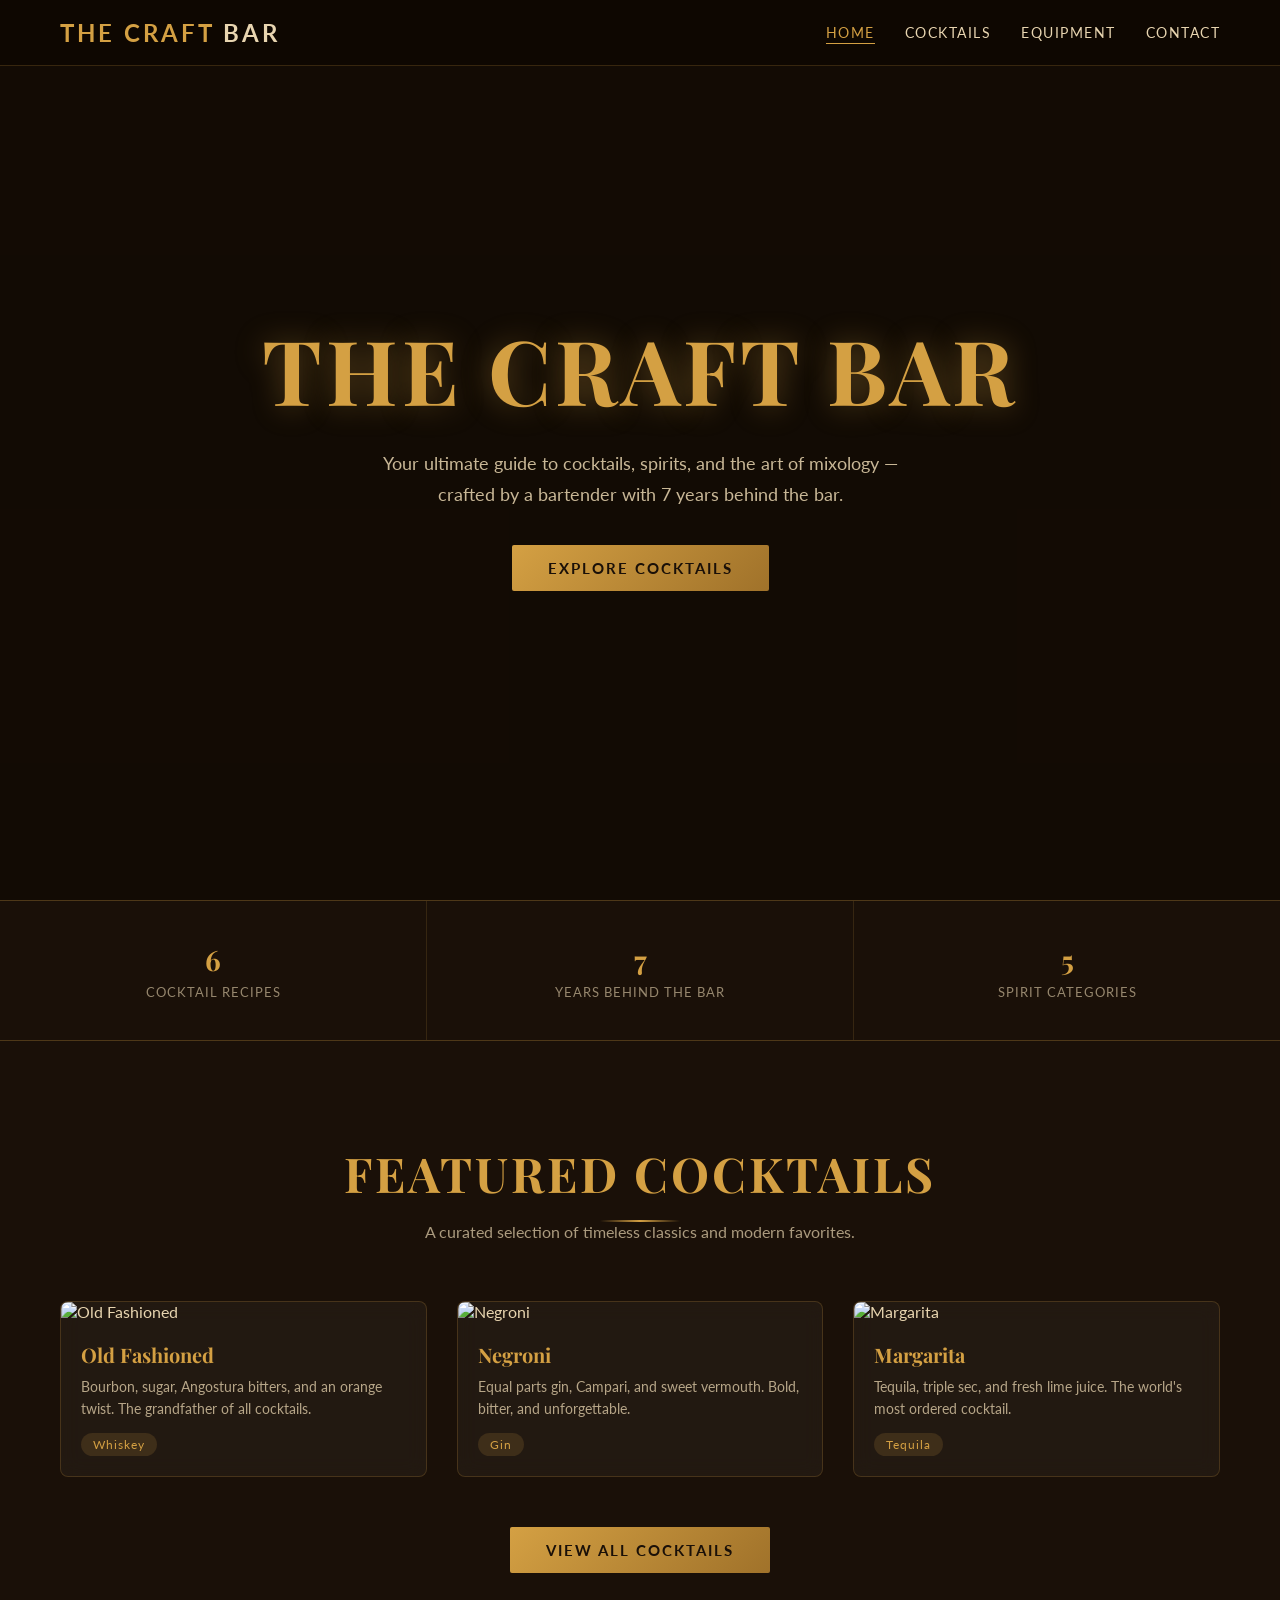
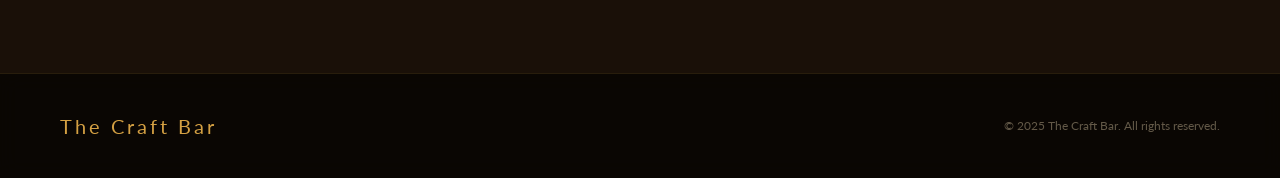
==== index.html @ d5a655b1 "Add files via upload" ====
<!DOCTYPE html>
<html lang="en">
<head>
  <meta charset="UTF-8" />
  <meta name="viewport" content="width=device-width, initial-scale=1.0" />
  <title>The Craft Bar – A Bartender's Guide</title>
  <meta name="description" content="The Craft Bar – your ultimate guide to cocktails, recipes, and professional bar equipment for bartenders and enthusiasts." />
  <meta name="keywords" content="cocktails, bartender guide, cocktail recipes, bar equipment, mixology" />
  <meta name="robots" content="index, follow" />
  <meta property="og:title" content="The Craft Bar – A Bartender's Guide" />
  <meta property="og:description" content="Explore classic and modern cocktail recipes plus professional bar equipment guides." />
  <meta property="og:type" content="website" />
  <link rel="preconnect" href="https://fonts.googleapis.com">
  <link rel="preconnect" href="https://fonts.gstatic.com" crossorigin>
  <link href="https://fonts.googleapis.com/css2?family=Playfair+Display:wght@400;700&family=Lato:wght@300;400;700&display=swap" rel="stylesheet">
  <link rel="stylesheet" href="./index.css" />
</head>
<body>

  <!-- navbar -->
  <div class="navbar">
    <a href="./index.html" class="logo">The Craft <span>Bar</span></a>
    <nav id="mainNav">
      <a href="./index.html" class="active">Home</a>
      <a href="./cocktails.html">Cocktails</a>
      <a href="./equipment.html">Equipment</a>
      <a href="./contact.html">Contact</a>
    </nav>
    <label class="menuButton">
      <input type="checkbox" id="check" onclick="toggleNav()" />
      <span class="top"></span>
      <span class="mid"></span>
      <span class="bot"></span>
    </label>
  </div>

  <!-- hero -->
  <div class="hero">
    <div class="hero-content">
      <h1>The Craft Bar</h1>
      <p>Your ultimate guide to cocktails, spirits, and the art of mixology — crafted by a bartender with 7 years behind the bar.</p>
      <a href="./cocktails.html" class="btn-gold">Explore Cocktails</a>
    </div>
  </div>

  <!-- stats strip -->
  <div class="intro-strip">
    <div class="intro-strip-item">
      <h3>6</h3>
      <p>Cocktail Recipes</p>
    </div>
    <div class="intro-strip-item">
      <h3>7</h3>
      <p>Years Behind the Bar</p>
    </div>
    <div class="intro-strip-item">
      <h3>5</h3>
      <p>Spirit Categories</p>
    </div>
  </div>

  <!--featured cocktails -->
  <section>
    <div class="section-title">
      <h2>Featured Cocktails</h2>
      <div class="divider"></div>
      <p>A curated selection of timeless classics and modern favorites.</p>
    </div>
    <div class="cards-grid">
      <div class="card">
        <img src="https://images.unsplash.com/photo-1678862656842-1961c061751e?q=80&w=687&auto=format&fit=crop&ixlib=rb-4.1.0&ixid=M3wxMjA3fDB8MHxwaG90by1wYWdlfHx8fGVufDB8fHx8fA%3D%3D" alt="Old Fashioned" />
        <div class="card-body">
          <h3>Old Fashioned</h3>
          <p>Bourbon, sugar, Angostura bitters, and an orange twist. The grandfather of all cocktails.</p>
          <span class="card-tag">Whiskey</span>
        </div>
      </div>
      <div class="card">
        <img src="https://images.unsplash.com/photo-1551751299-1b51cab2694c?q=80&w=1176&auto=format&fit=crop&ixlib=rb-4.1.0&ixid=M3wxMjA3fDB8MHxwaG90by1wYWdlfHx8fGVufDB8fHx8fA%3D%3D" alt="Negroni" />
        <div class="card-body">
          <h3>Negroni</h3>
          <p>Equal parts gin, Campari, and sweet vermouth. Bold, bitter, and unforgettable.</p>
          <span class="card-tag">Gin</span>
        </div>
      </div>
      <div class="card">
        <img src="https://images.unsplash.com/photo-1632987790465-2634b43c4289?q=80&w=687&auto=format&fit=crop&ixlib=rb-4.1.0&ixid=M3wxMjA3fDB8MHxwaG90by1wYWdlfHx8fGVufDB8fHx8fA%3D%3D" alt="Margarita" />
        <div class="card-body">
          <h3>Margarita</h3>
          <p>Tequila, triple sec, and fresh lime juice. The world's most ordered cocktail.</p>
          <span class="card-tag">Tequila</span>
        </div>
      </div>
    </div>
    <div style="text-align:center; margin-top: 50px;">
      <a href="./cocktails.html" class="btn-gold">View All Cocktails</a>
    </div>
  </section>

  <!-- footer -->
  <footer>
    <a href="#" class="footer-logo">The Craft Bar</a>
    <div class="footer-copy">© 2025 The Craft Bar. All rights reserved.</div>
  </footer>

  <script src="./burger.js"></script>
  <script src="./script.js"></script>
</body>
</html>
---- index.css ----
* {
  margin: 0;
  padding: 0;
  box-sizing: border-box;
  font-family: 'Lato', sans-serif;
}

body {
  background-color: #1a1008;
  color: #e8d5b0;
  min-height: 100vh;
}

h1, h2, h3 {
  font-family: 'Playfair Display', serif;
}

a { text-decoration: none; color: inherit; }

/* navbar */
.navbar {
  position: fixed;
  top: 0;
  width: 100%;
  z-index: 9999;
  padding: 18px 60px;
  display: flex;
  justify-content: space-between;
  align-items: center;
  background: rgba(15, 8, 2, 0.85);
  backdrop-filter: blur(12px);
  border-bottom: 1px solid rgba(212, 160, 67, 0.2);
}

.logo {
  font-size: 24px;
  font-weight: bold;
  color: #d4a043;
  letter-spacing: 3px;
  text-transform: uppercase;
  text-decoration: none;
}

.logo span { color: #e8d5b0; }

nav { display: flex; gap: 30px; align-items: center; }

nav a {
  color: #e8d5b0;
  font-size: 14px;
  letter-spacing: 1.5px;
  text-transform: uppercase;
  position: relative;
  transition: 0.3s;
}

nav a::after {
  content: '';
  position: absolute;
  width: 0%;
  height: 1px;
  bottom: -3px;
  left: 0;
  background: #d4a043;
  transition: 0.3s;
}

nav a:hover { color: #d4a043; }
nav a:hover::after { width: 100%; }
nav a.active { color: #d4a043; }
nav a.active::after { width: 100%; }

/* hamburger */
.menuButton {
  display: none;
  flex-direction: column;
  justify-content: center;
  align-items: center;
  gap: 5px;
  width: 40px;
  height: 40px;
  cursor: pointer;
  z-index: 100001;
}

.menuButton span {
  width: 25px;
  height: 3px;
  background: #d4a043;
  border-radius: 3px;
  transition: 0.3s;
}

input[type="checkbox"] { display: none; }
input[type]:checked ~ span.top { transform: translateY(8px) rotate(45deg); }
input[type]:checked ~ span.bot { transform: translateY(-8px) rotate(-45deg); }
input[type]:checked ~ span.mid { opacity: 0; transform: translateX(-20px); }

/* section */
section {
  padding: 100px 60px;
  max-width: 1300px;
  margin: 0 auto;
}

.section-title { text-align: center; margin-bottom: 60px; }

.section-title h2 {
  font-size: clamp(28px, 4vw, 48px);
  color: #d4a043;
  letter-spacing: 3px;
  text-transform: uppercase;
  margin-bottom: 12px;
}

.section-title p { opacity: 0.7; font-size: 16px; max-width: 500px; margin: 0 auto; }

.divider {
  width: 80px;
  height: 2px;
  background: linear-gradient(to right, transparent, #d4a043, transparent);
  margin: 15px auto 0;
}

/* footer */
footer {
  background: rgba(0,0,0,0.6);
  backdrop-filter: blur(10px);
  border-top: 1px solid rgba(212,160,67,0.15);
  padding: 40px 60px;
  display: flex;
  justify-content: space-between;
  align-items: center;
  flex-wrap: wrap;
  gap: 20px;
}

.footer-logo { font-size: 20px; color: #d4a043; letter-spacing: 3px; }
.footer-links { display: flex; gap: 25px; }
.footer-links a { font-size: 13px; opacity: 0.7; transition: 0.3s; letter-spacing: 1px; }
.footer-links a:hover { opacity: 1; color: #d4a043; }
.footer-copy { font-size: 12px; opacity: 0.4; }

/* page header */
.page-header {
  background-image: url('https://images.unsplash.com/photo-1470337458703-46ad1756a187?w=1600');
  background-size: cover;
  background-position: center;
  background-attachment: fixed;
  min-height: 45vh;
  display: flex;
  align-items: flex-end;
  padding: 60px;
  position: relative;
}

.page-header::before {
  content: '';
  position: absolute;
  inset: 0;
  background: linear-gradient(to top, #1a1008 20%, rgba(15,8,2,0.5));
}

.page-header-content { position: relative; z-index: 2; }

.page-header-content h1 {
  font-size: clamp(36px, 5vw, 64px);
  color: #d4a043;
  letter-spacing: 4px;
  text-transform: uppercase;
}

.page-header-content p { opacity: 0.7; margin-top: 8px; font-size: 16px; }

/* hero */
.hero {
  background-image: url('https://images.unsplash.com/photo-1514362545857-3bc16c4c7d1b?w=1600');
  background-size: cover;
  background-position: center;
  background-attachment: fixed;
  min-height: 100vh;
  display: flex;
  flex-direction: column;
  justify-content: center;
  align-items: center;
  text-align: center;
  position: relative;
}

.hero::before {
  content: '';
  position: absolute;
  inset: 0;
  background: rgba(15, 8, 2, 0.65);
}

.hero-content {
  position: relative;
  z-index: 2;
  max-width: 800px;
  padding: 0 20px;
}

.hero-content h1 {
  font-size: clamp(42px, 7vw, 90px);
  color: #d4a043;
  letter-spacing: 4px;
  text-transform: uppercase;
  margin-bottom: 20px;
  text-shadow: 0 0 30px rgba(212, 160, 67, 0.4);
}

.hero-content p {
  font-size: 18px;
  opacity: 0.85;
  max-width: 550px;
  margin: 0 auto 35px;
  line-height: 1.7;
}

.btn-gold {
  display: inline-block;
  padding: 14px 36px;
  background: linear-gradient(135deg, #d4a043, #a0722a);
  color: #1a1008;
  font-weight: bold;
  font-size: 15px;
  letter-spacing: 2px;
  text-transform: uppercase;
  border-radius: 2px;
  border: none;
  cursor: pointer;
  transition: 0.3s;
}

.btn-gold:hover {
  transform: translateY(-3px);
  box-shadow: 0 8px 25px rgba(212, 160, 67, 0.4);
}

/* intro step */
.intro-strip {
  display: grid;
  grid-template-columns: repeat(3, 1fr);
  gap: 1px;
  background: rgba(212,160,67,0.15);
  border-top: 1px solid rgba(212,160,67,0.15);
  border-bottom: 1px solid rgba(212,160,67,0.15);
}

.intro-strip-item {
  padding: 40px;
  text-align: center;
  background: #1a1008;
}

.intro-strip-item h3 { color: #d4a043; font-size: 28px; margin-bottom: 6px; }
.intro-strip-item p { font-size: 13px; opacity: 0.6; letter-spacing: 1px; text-transform: uppercase; }

/* cards */
.cards-grid {
  display: grid;
  grid-template-columns: repeat(3, 1fr);
  gap: 30px;
}

.card {
  background: rgba(255,255,255,0.04);
  backdrop-filter: blur(10px);
  border: 1px solid rgba(212, 160, 67, 0.2);
  border-radius: 8px;
  overflow: hidden;
  transition: 0.3s;
  cursor: pointer;
}

.card:hover {
  transform: translateY(-6px);
  border-color: #d4a043;
  box-shadow: 0 15px 40px rgba(0,0,0,0.4);
}

.card img { width: 100%; height: 220px; object-fit: cover; }
.card-body { padding: 20px; }
.card-body h3 { font-size: 20px; color: #d4a043; margin-bottom: 8px; }
.card-body p { font-size: 14px; opacity: 0.75; line-height: 1.6; }

.card-tag {
  display: inline-block;
  margin-top: 12px;
  padding: 4px 12px;
  background: rgba(212, 160, 67, 0.15);
  color: #d4a043;
  border-radius: 20px;
  font-size: 12px;
  letter-spacing: 1px;
}

/* responsiive */
@media (max-width: 1024px) {
  .cards-grid { grid-template-columns: repeat(2, 1fr); }
}

@media (max-width: 768px) {
  .navbar { padding: 18px 20px; }
  section { padding: 80px 20px; }

  nav {
    position: fixed;
    top: 0;
    right: -280px;
    left: auto;
    width: 260px;
    height: 100vh;
    background: rgba(15, 8, 2, 0.75);
    backdrop-filter: blur(20px);
    -webkit-backdrop-filter: blur(20px);
    border-left: 1px solid rgba(212, 160, 67, 0.2);
    flex-direction: column;
    justify-content: center;
    align-items: center;
    gap: 28px;
    padding: 100px 36px 40px;
    transition: right 0.4s ease;
    z-index: 100000;
    overflow: hidden;
  }

  nav a { font-size: 22px; }
  nav.open { right: 0; }
  .menuButton { display: flex; }
  .cards-grid { grid-template-columns: 1fr; }
  .intro-strip { grid-template-columns: 1fr; }
  footer { flex-direction: column; text-align: center; }
}
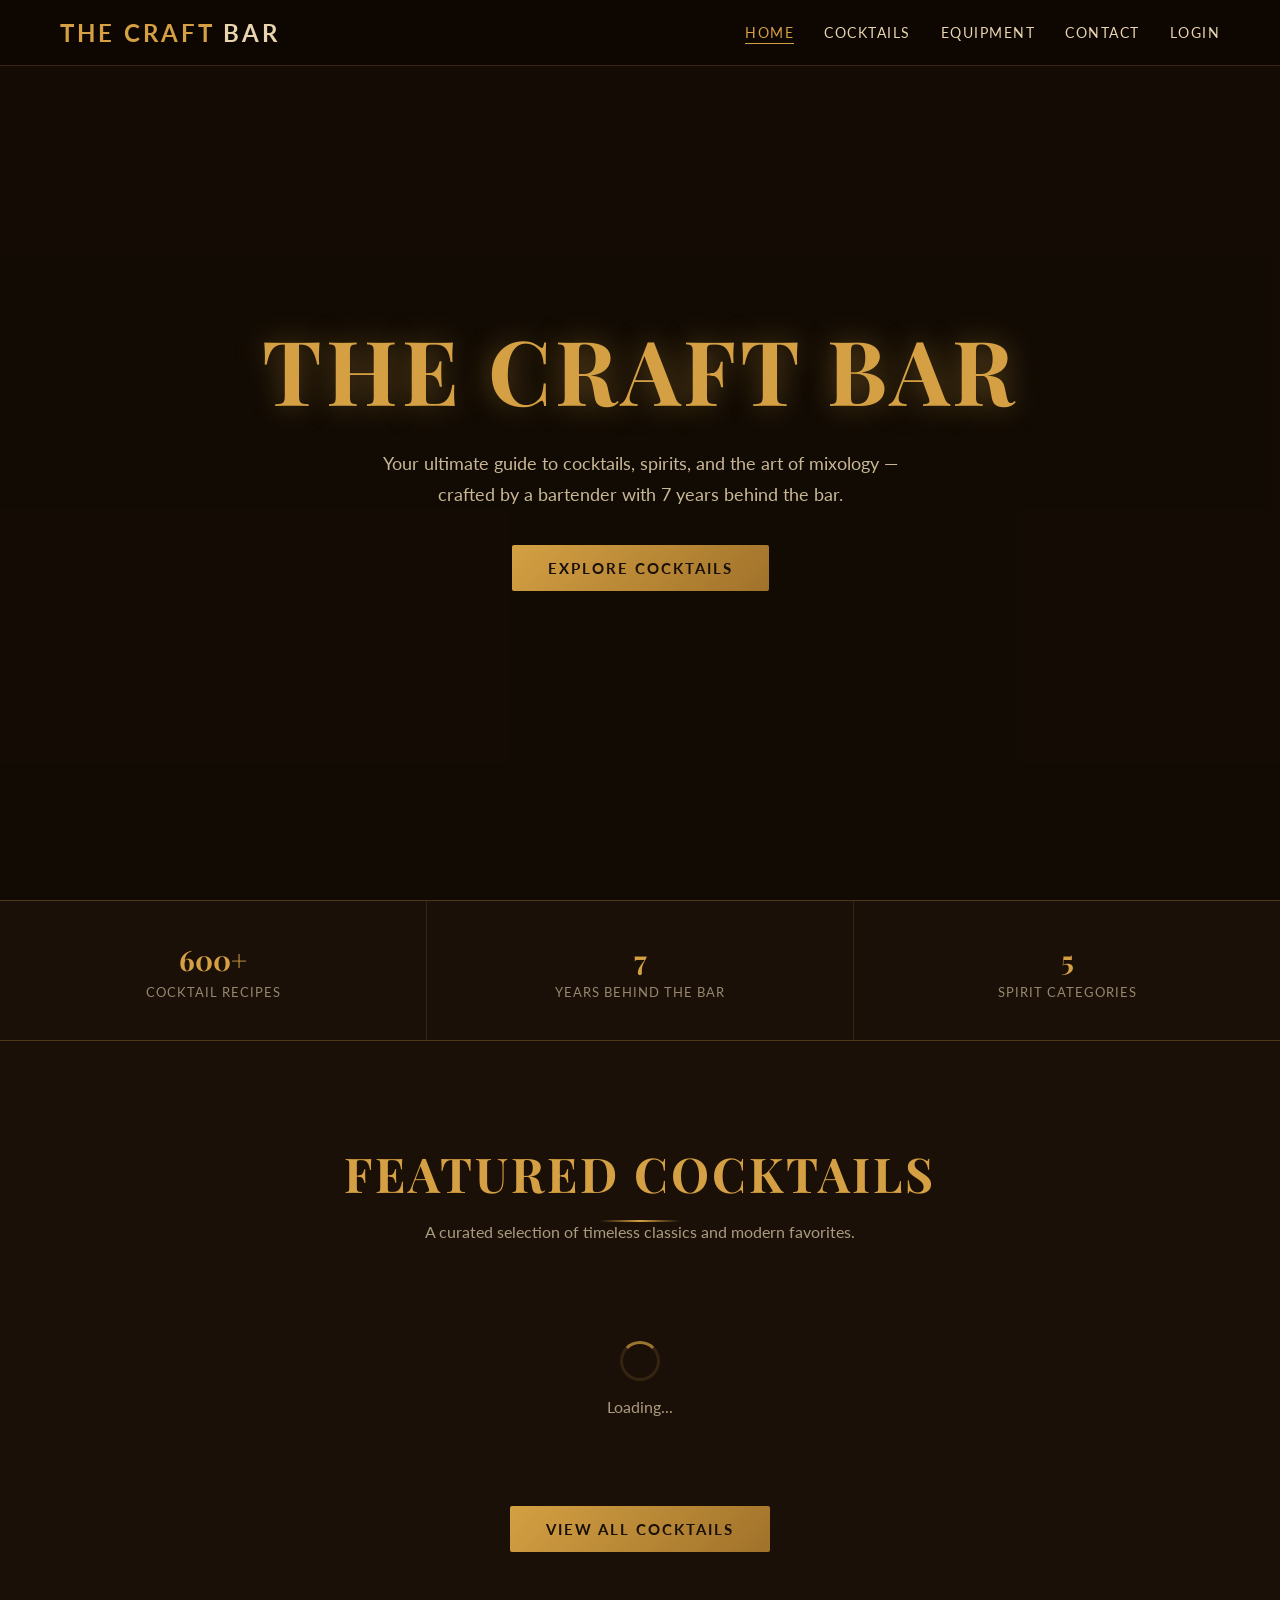
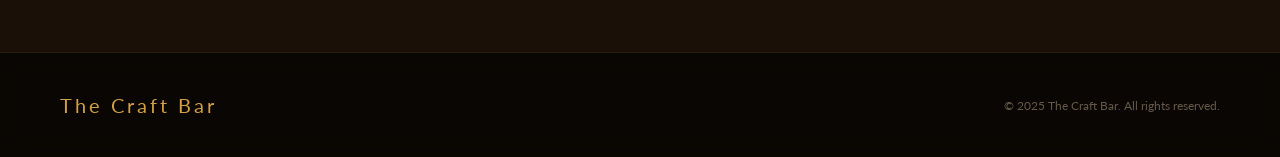
==== commit 08a18a0a: "Add files via upload" ====
--- a/index.html
+++ b/index.html
@@ -9,6 +9,7 @@
   <meta name="robots" content="index, follow" />
   <meta property="og:title" content="The Craft Bar – A Bartender's Guide" />
   <meta property="og:description" content="Explore classic and modern cocktail recipes plus professional bar equipment guides." />
+  <meta property="og:image" content="https://images.unsplash.com/photo-1514362545857-3bc16c4c7d1b?w=1200" />
   <meta property="og:type" content="website" />
   <link rel="preconnect" href="https://fonts.googleapis.com">
   <link rel="preconnect" href="https://fonts.gstatic.com" crossorigin>
@@ -25,6 +26,7 @@
       <a href="./cocktails.html">Cocktails</a>
       <a href="./equipment.html">Equipment</a>
       <a href="./contact.html">Contact</a>
+      <a href="./auth.html" id="authNavLink">Login</a>
     </nav>
     <label class="menuButton">
       <input type="checkbox" id="check" onclick="toggleNav()" />
@@ -46,7 +48,7 @@
   <!-- stats strip -->
   <div class="intro-strip">
     <div class="intro-strip-item">
-      <h3>6</h3>
+      <h3>600+</h3>
       <p>Cocktail Recipes</p>
     </div>
     <div class="intro-strip-item">
@@ -59,43 +61,29 @@
     </div>
   </div>
 
-  <!--featured cocktails -->
+  <!-- featured cocktails — loaded from API -->
   <section>
     <div class="section-title">
       <h2>Featured Cocktails</h2>
       <div class="divider"></div>
       <p>A curated selection of timeless classics and modern favorites.</p>
     </div>
-    <div class="cards-grid">
-      <div class="card">
-        <img src="https://images.unsplash.com/photo-1678862656842-1961c061751e?q=80&w=687&auto=format&fit=crop&ixlib=rb-4.1.0&ixid=M3wxMjA3fDB8MHxwaG90by1wYWdlfHx8fGVufDB8fHx8fA%3D%3D" alt="Old Fashioned" />
-        <div class="card-body">
-          <h3>Old Fashioned</h3>
-          <p>Bourbon, sugar, Angostura bitters, and an orange twist. The grandfather of all cocktails.</p>
-          <span class="card-tag">Whiskey</span>
-        </div>
-      </div>
-      <div class="card">
-        <img src="https://images.unsplash.com/photo-1551751299-1b51cab2694c?q=80&w=1176&auto=format&fit=crop&ixlib=rb-4.1.0&ixid=M3wxMjA3fDB8MHxwaG90by1wYWdlfHx8fGVufDB8fHx8fA%3D%3D" alt="Negroni" />
-        <div class="card-body">
-          <h3>Negroni</h3>
-          <p>Equal parts gin, Campari, and sweet vermouth. Bold, bitter, and unforgettable.</p>
-          <span class="card-tag">Gin</span>
-        </div>
-      </div>
-      <div class="card">
-        <img src="https://images.unsplash.com/photo-1632987790465-2634b43c4289?q=80&w=687&auto=format&fit=crop&ixlib=rb-4.1.0&ixid=M3wxMjA3fDB8MHxwaG90by1wYWdlfHx8fGVufDB8fHx8fA%3D%3D" alt="Margarita" />
-        <div class="card-body">
-          <h3>Margarita</h3>
-          <p>Tequila, triple sec, and fresh lime juice. The world's most ordered cocktail.</p>
-          <span class="card-tag">Tequila</span>
-        </div>
-      </div>
-    </div>
+    <div class="cards-grid" id="featuredGrid"></div>
     <div style="text-align:center; margin-top: 50px;">
       <a href="./cocktails.html" class="btn-gold">View All Cocktails</a>
     </div>
   </section>
+
+  <!-- Detail popup -->
+  <div id="detailOverlay" class="modal-overlay">
+    <div class="detail-modal">
+      <button class="detail-close-btn" onclick="closeDetailModal()">✕</button>
+      <div id="detailBody"></div>
+    </div>
+  </div>
+
+  <!-- Toast -->
+  <div id="toast"></div>
 
   <!-- footer -->
   <footer>
@@ -106,4 +94,4 @@
   <script src="./burger.js"></script>
   <script src="./script.js"></script>
 </body>
-</html>+</html>
--- a/index.css
+++ b/index.css
@@ -326,10 +326,128 @@
     overflow: hidden;
   }
 
-  nav a { font-size: 22px; }
+  nav a { font-size: 20px; text-align: center; width: 100%; }
   nav.open { right: 0; }
   .menuButton { display: flex; }
   .cards-grid { grid-template-columns: 1fr; }
   .intro-strip { grid-template-columns: 1fr; }
   footer { flex-direction: column; text-align: center; }
-}+}
+/* ── Card image fix ───────────────────────────────────────── */
+.card {
+  display: flex;
+  flex-direction: column;
+  cursor: pointer;
+}
+.card-img-wrap {
+  position: relative;
+  width: 100%;
+  height: 220px;
+  overflow: hidden;
+  flex-shrink: 0;
+}
+.card-img-wrap img,
+.card > img {
+  width: 100%;
+  height: 220px;
+  object-fit: cover;
+  object-position: center;
+  display: block;
+  transition: transform 0.4s ease;
+}
+.card:hover .card-img-wrap img { transform: scale(1.04); }
+
+.card-body {
+  padding: 18px 20px 20px;
+  flex: 1;
+  display: flex;
+  flex-direction: column;
+  gap: 6px;
+}
+
+/* ── Ingredient tags ──────────────────────────────────────── */
+.card-ingredients {
+  display: flex;
+  flex-wrap: wrap;
+  gap: 5px;
+  margin: 2px 0;
+}
+.card-ing-tag {
+  display: inline-block;
+  padding: 3px 9px;
+  background: rgba(255,255,255,0.07);
+  border: 1px solid rgba(232,213,176,0.15);
+  color: #e8d5b0;
+  border-radius: 20px;
+  font-size: 11px;
+  opacity: 0.85;
+}
+
+/* ── Modal overlay ────────────────────────────────────────── */
+.modal-overlay {
+  display: none;
+  position: fixed; inset: 0;
+  background: rgba(0,0,0,0.78);
+  z-index: 99999;
+  align-items: center; justify-content: center;
+  backdrop-filter: blur(5px);
+}
+.modal-overlay.open { display: flex; }
+
+/* ── Detail modal ─────────────────────────────────────────── */
+.detail-modal {
+  background: #1e1208;
+  border: 1px solid rgba(212,160,67,0.35);
+  border-radius: 10px;
+  width: 100%;
+  max-width: 660px;
+  margin: 20px;
+  padding: 0;
+  position: relative;
+  max-height: 88vh;
+  overflow-y: auto;
+}
+.detail-close-btn {
+  position: absolute; top: 12px; right: 14px;
+  background: rgba(0,0,0,0.55); border: none;
+  color: #e8d5b0; font-size: 16px; cursor: pointer;
+  z-index: 10; width: 32px; height: 32px; border-radius: 50%;
+  display: flex; align-items: center; justify-content: center;
+  transition: 0.2s; backdrop-filter: blur(4px);
+}
+.detail-close-btn:hover { background: rgba(212,160,67,0.35); color: #d4a043; }
+.detail-img-wrap {
+  position: relative; width: 100%; height: 300px; overflow: hidden;
+}
+.detail-img-wrap img {
+  width: 100%; height: 100%; object-fit: cover; object-position: center; display: block;
+}
+.detail-img-gradient {
+  position: absolute; bottom: 0; left: 0; right: 0; height: 100px;
+  background: linear-gradient(to top, #1e1208, transparent); pointer-events: none;
+}
+.detail-badges {
+  position: absolute; bottom: 12px; left: 16px;
+  display: flex; flex-wrap: wrap; gap: 6px; z-index: 2;
+}
+.detail-info { padding: 22px 26px 28px; }
+.detail-title { font-size: clamp(20px,4vw,28px); color: #d4a043; letter-spacing: 2px; margin-bottom: 18px; }
+.detail-section { margin-bottom: 20px; }
+.detail-section h4 { font-size: 10px; letter-spacing: 2px; text-transform: uppercase; color: #d4a043; margin-bottom: 10px; opacity: 0.75; }
+.detail-ingredients { display: flex; flex-direction: column; gap: 6px; }
+.detail-ingredient { display: flex; justify-content: space-between; align-items: center; padding: 8px 12px; background: rgba(255,255,255,0.04); border: 1px solid rgba(212,160,67,0.12); border-radius: 5px; }
+.detail-ing-name { font-size: 14px; color: #e8d5b0; }
+.detail-ing-measure { font-size: 13px; color: #d4a043; font-weight: bold; }
+.detail-instructions { font-size: 14px; line-height: 1.8; opacity: 0.8; }
+.loader-spinner { width: 40px; height: 40px; border: 3px solid rgba(212,160,67,0.2); border-top-color: #d4a043; border-radius: 50%; animation: spin 0.8s linear infinite; }
+@keyframes spin { to { transform: rotate(360deg); } }
+#toast {
+  position: fixed; bottom: 30px; left: 50%;
+  transform: translateX(-50%) translateY(80px);
+  background: #d4a043; color: #1a1008;
+  padding: 12px 28px; border-radius: 30px;
+  font-weight: bold; font-size: 14px; z-index: 999999;
+  opacity: 0; transition: all 0.3s ease; white-space: nowrap; pointer-events: none;
+}
+#toast.show { opacity: 1; transform: translateX(-50%) translateY(0); }
+#toast.warning { background: #e05555; color: #fff; }
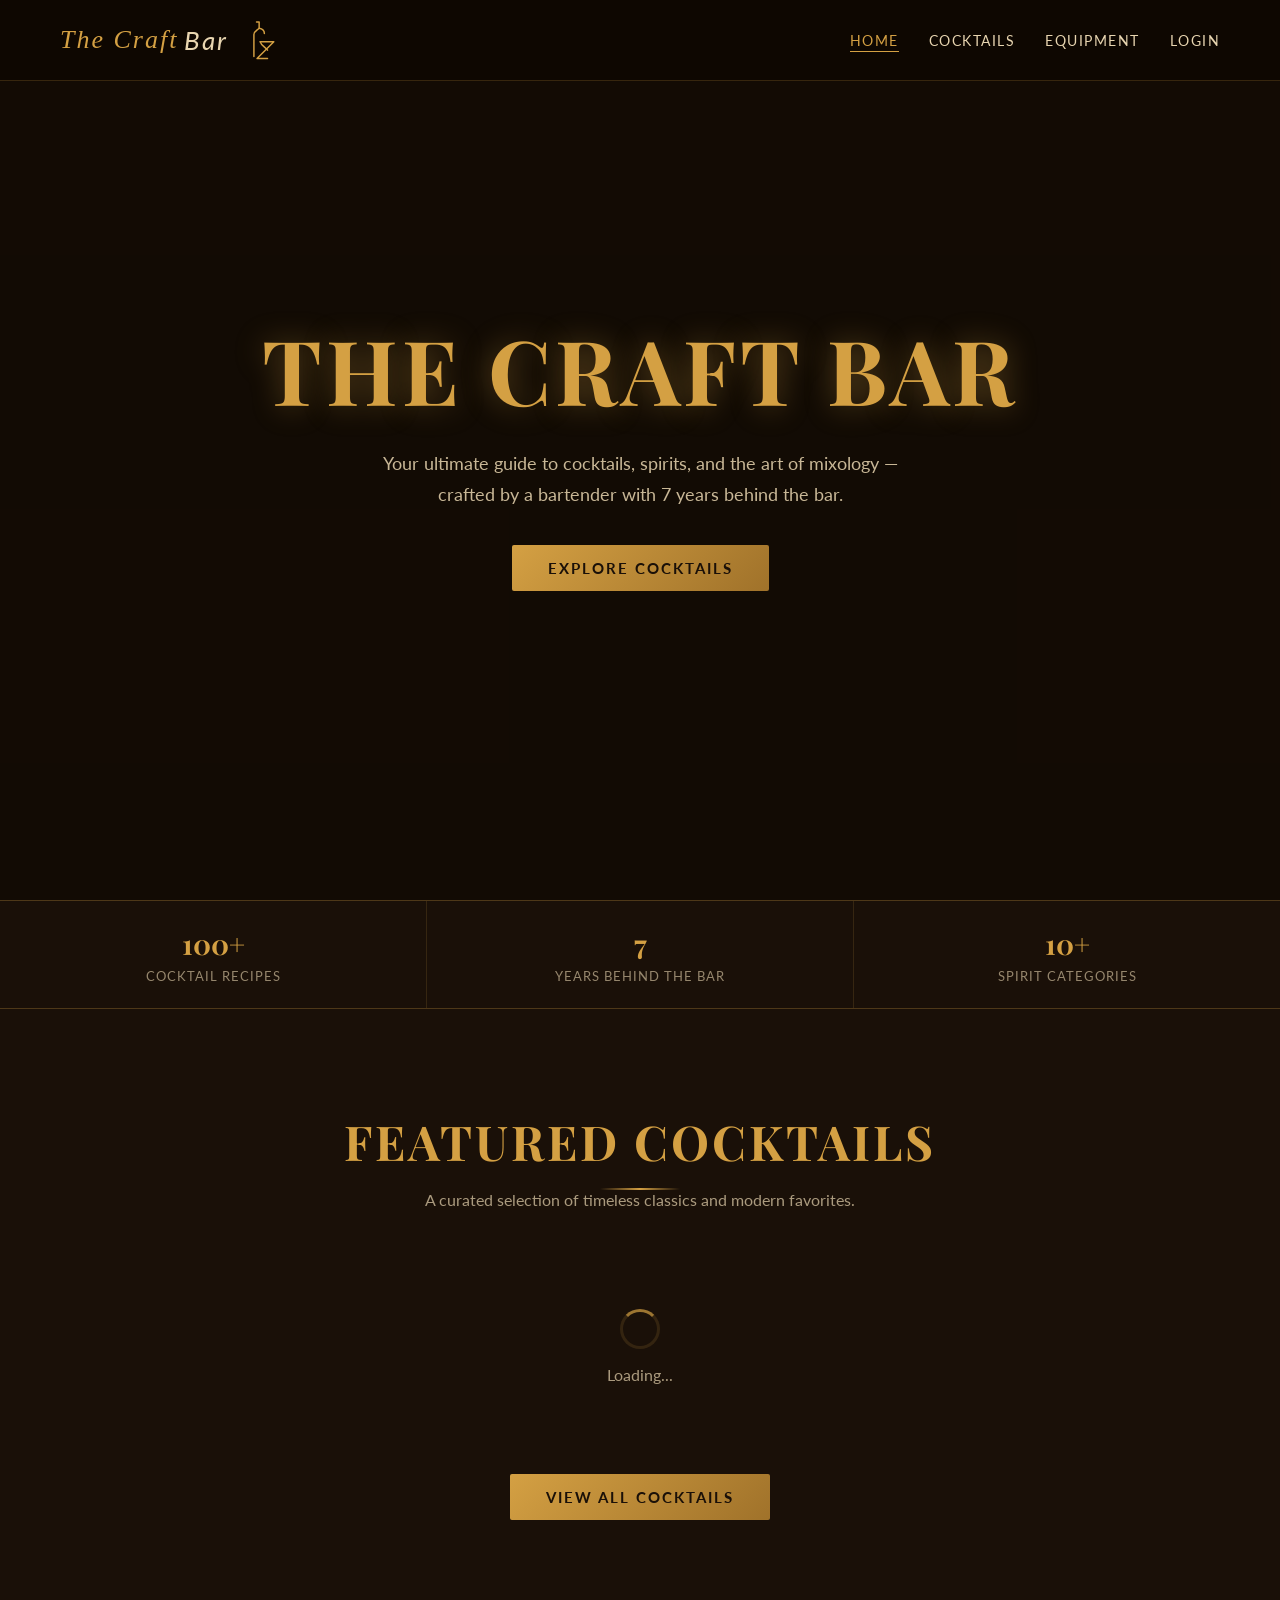
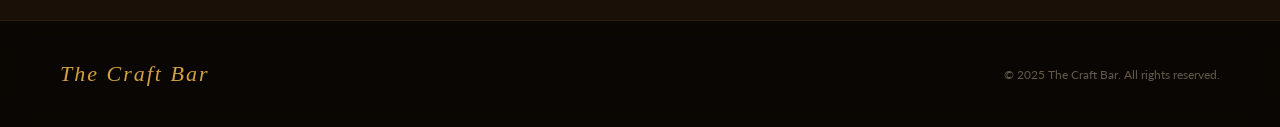
==== commit ecda0391: "Add files via upload" ====
--- a/index.html
+++ b/index.html
@@ -13,19 +13,18 @@
   <meta property="og:type" content="website" />
   <link rel="preconnect" href="https://fonts.googleapis.com">
   <link rel="preconnect" href="https://fonts.gstatic.com" crossorigin>
-  <link href="https://fonts.googleapis.com/css2?family=Playfair+Display:wght@400;700&family=Lato:wght@300;400;700&display=swap" rel="stylesheet">
+  <link href="https://fonts.googleapis.com/css2?family=Playfair+Display:wght@400;700&family=Lato:wght@300;400;700&family=IM+Fell+English:ital@1&display=swap" rel="stylesheet">
   <link rel="stylesheet" href="./index.css" />
 </head>
 <body>
 
   <!-- navbar -->
   <div class="navbar">
-    <a href="./index.html" class="logo">The Craft <span>Bar</span></a>
+    <a href="./index.html" class="logo">The Craft <span>Bar</span><svg width="44" height="44" viewBox="30 35 420 395" fill="none" xmlns="http://www.w3.org/2000/svg" style="flex-shrink:0;"><path d="M220 390V180C220 150 250 140 270 120V60H245" stroke="#d4a043" stroke-width="14" stroke-linecap="round" stroke-linejoin="round"/><path d="M270 120C305 125 320 145 320 170" stroke="#d4a043" stroke-width="14" stroke-linecap="round" stroke-linejoin="round"/><path d="M280 250H410L250 410H350" stroke="#d4a043" stroke-width="14" stroke-linecap="round" stroke-linejoin="round"/><path d="M280 250C290 285 330 300 350 330" stroke="#d4a043" stroke-width="14" stroke-linecap="round" stroke-linejoin="round"/></svg></a>
     <nav id="mainNav">
       <a href="./index.html" class="active">Home</a>
       <a href="./cocktails.html">Cocktails</a>
       <a href="./equipment.html">Equipment</a>
-      <a href="./contact.html">Contact</a>
       <a href="./auth.html" id="authNavLink">Login</a>
     </nav>
     <label class="menuButton">
@@ -48,7 +47,7 @@
   <!-- stats strip -->
   <div class="intro-strip">
     <div class="intro-strip-item">
-      <h3>600+</h3>
+      <h3>100+</h3>
       <p>Cocktail Recipes</p>
     </div>
     <div class="intro-strip-item">
@@ -56,7 +55,7 @@
       <p>Years Behind the Bar</p>
     </div>
     <div class="intro-strip-item">
-      <h3>5</h3>
+      <h3>10+</h3>
       <p>Spirit Categories</p>
     </div>
   </div>
@@ -87,7 +86,7 @@
 
   <!-- footer -->
   <footer>
-    <a href="#" class="footer-logo">The Craft Bar</a>
+    <a href="./index.html" class="footer-logo">The Craft Bar</a>
     <div class="footer-copy">© 2025 The Craft Bar. All rights reserved.</div>
   </footer>
 
--- a/index.css
+++ b/index.css
@@ -33,15 +33,19 @@
 }
 
 .logo {
-  font-size: 24px;
-  font-weight: bold;
+  font-family: 'IM Fell English', serif;
+  font-style: italic;
+  font-size: 26px;
+  font-weight: 400;
   color: #d4a043;
-  letter-spacing: 3px;
-  text-transform: uppercase;
+  letter-spacing: 2px;
   text-decoration: none;
-}
-
-.logo span { color: #e8d5b0; }
+  text-transform: none;
+}
+
+.logo { display: flex; align-items: center; gap: 6px; }
+.logo span { color: #e8d5b0; font-weight: 400; font-size: inherit; }
+
 
 nav { display: flex; gap: 30px; align-items: center; }
 
@@ -135,7 +139,7 @@
   gap: 20px;
 }
 
-.footer-logo { font-size: 20px; color: #d4a043; letter-spacing: 3px; }
+.footer-logo { font-family: 'IM Fell English', serif; font-style: italic; font-size: 22px; color: #d4a043; letter-spacing: 2px; font-weight: 400; }
 .footer-links { display: flex; gap: 25px; }
 .footer-links a { font-size: 13px; opacity: 0.7; transition: 0.3s; letter-spacing: 1px; }
 .footer-links a:hover { opacity: 1; color: #d4a043; }
@@ -249,7 +253,7 @@
 }
 
 .intro-strip-item {
-  padding: 40px;
+  padding: 24px 20px;
   text-align: center;
   background: #1a1008;
 }
@@ -269,7 +273,6 @@
   backdrop-filter: blur(10px);
   border: 1px solid rgba(212, 160, 67, 0.2);
   border-radius: 8px;
-  overflow: hidden;
   transition: 0.3s;
   cursor: pointer;
 }
@@ -280,20 +283,18 @@
   box-shadow: 0 15px 40px rgba(0,0,0,0.4);
 }
 
-.card img { width: 100%; height: 220px; object-fit: cover; }
-.card-body { padding: 20px; }
-.card-body h3 { font-size: 20px; color: #d4a043; margin-bottom: 8px; }
-.card-body p { font-size: 14px; opacity: 0.75; line-height: 1.6; }
+
 
 .card-tag {
   display: inline-block;
-  margin-top: 12px;
+  margin-top: 4px;
   padding: 4px 12px;
   background: rgba(212, 160, 67, 0.15);
   color: #d4a043;
   border-radius: 20px;
   font-size: 12px;
   letter-spacing: 1px;
+  align-self: flex-start;
 }
 
 /* responsiive */
@@ -335,8 +336,6 @@
 }
 /* ── Card image fix ───────────────────────────────────────── */
 .card {
-  display: flex;
-  flex-direction: column;
   cursor: pointer;
 }
 .card-img-wrap {
@@ -359,7 +358,6 @@
 
 .card-body {
   padding: 18px 20px 20px;
-  flex: 1;
   display: flex;
   flex-direction: column;
   gap: 6px;
@@ -417,10 +415,15 @@
 }
 .detail-close-btn:hover { background: rgba(212,160,67,0.35); color: #d4a043; }
 .detail-img-wrap {
-  position: relative; width: 100%; height: 300px; overflow: hidden;
+  width: 100%;
+  background: #140d05;
+  position: relative;
 }
 .detail-img-wrap img {
-  width: 100%; height: 100%; object-fit: cover; object-position: center; display: block;
+  width: 100%;
+  height: auto;
+  display: block;
+  object-fit: contain;
 }
 .detail-img-gradient {
   position: absolute; bottom: 0; left: 0; right: 0; height: 100px;
